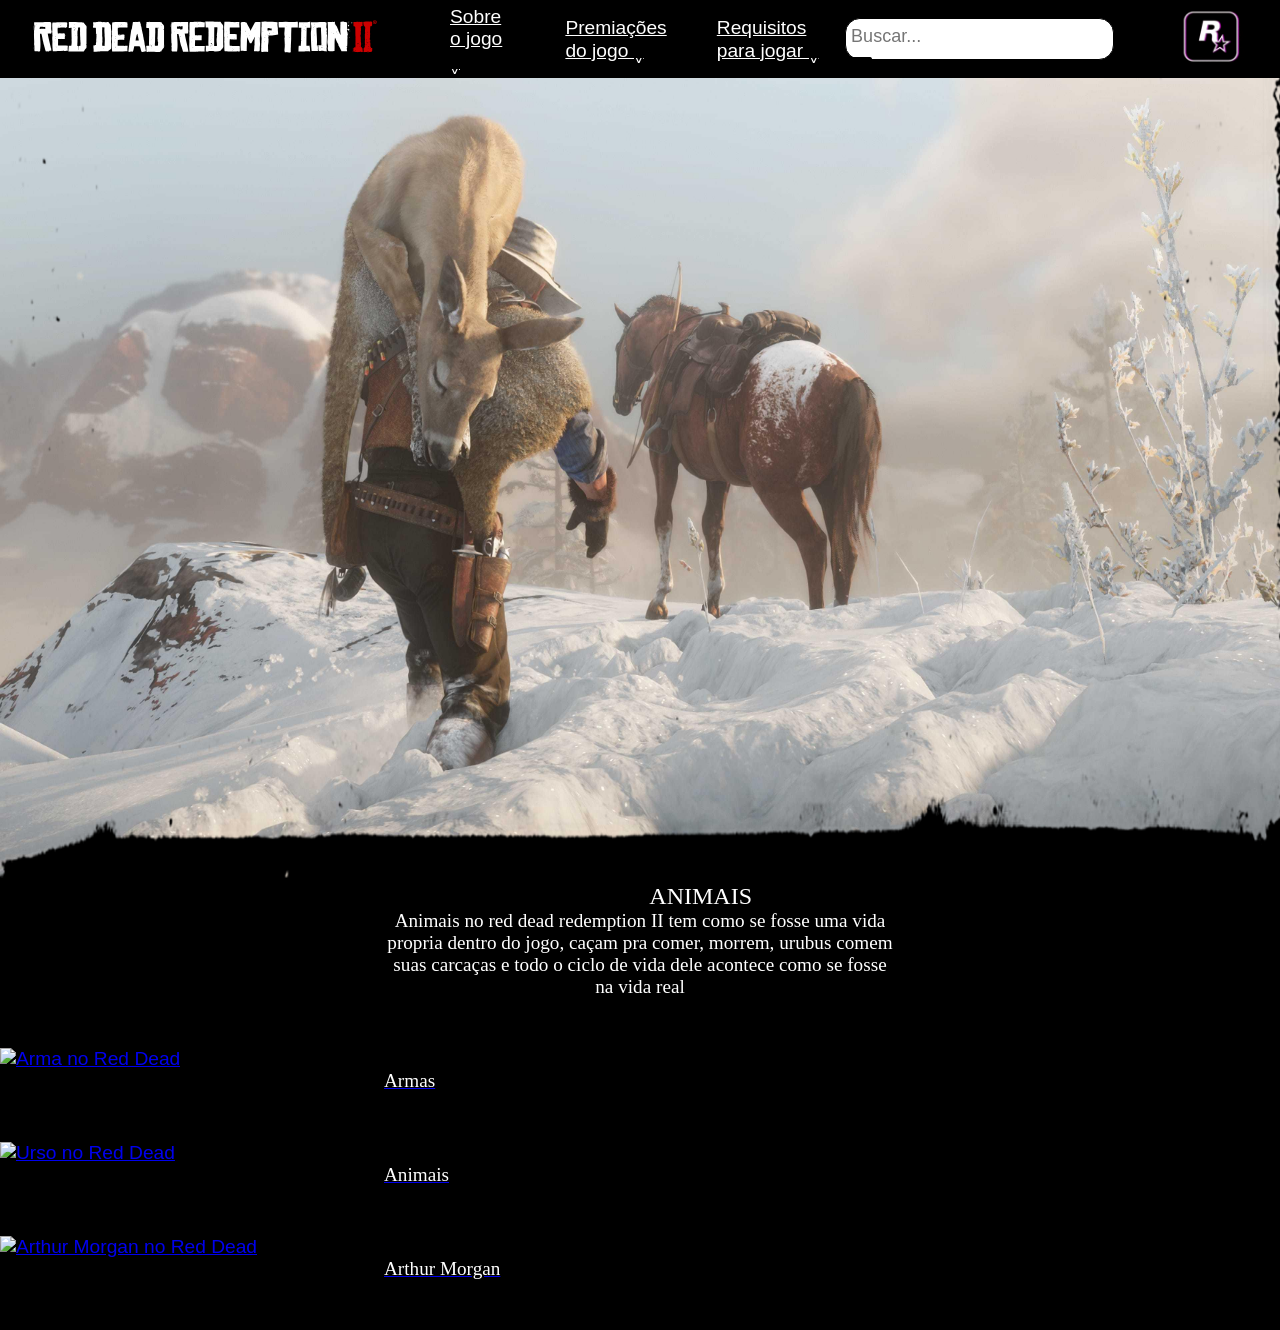
==== paginas/animais.html @ 2a46648f "nv 27/03" ====
<!DOCTYPE html>
<html lang="pt-br">
<head>
    <meta charset="UTF-8">
    <meta name="viewport" content="width=device-width, initial-scale=1.0">
    <link rel="icon" type="image/png" href="../img/Rockstar_Games_Logo.png">
    <link rel="stylesheet" href="../estilos/animal.css">
    <title>animal-red dead redemption II</title>
</head>
<body>
    <header class="cabecario">
        <a href="../index.html"><img src="../img/logoreddeead.svg" alt="Logo"></a>
        <nav>

            <ul class="menu">
                <li><a href="./paginas/pag1.html">Sobre o jogo ˬ</a></li>
                <li><a href="./paginas/pag2.html">Premiações do jogo ˬ</a></li>
                <li><a href="./paginas/pag3.html">Requisitos para jogar ˬ</a></li>
                <div id="divBusca">
                    <input type="text" id="txtBusca" placeholder="Buscar..."/>
                    <img src="../img/icons8-pesquisa-google-na-web-30.png" id="btnBusca" alt="Buscar"/>
                </div>
                <li><a href="https://www.rockstargames.com/br/"><img src="../img/rockstar-rockstar-games.gif" alt="Logo Rockstar"></a></li>
            </ul>
        </nav>
    </header>
    <img class="capa" src="../img/Design sem nome (4).png" alt="Capa do Red Dead">
    <p class="ani">ANIMAIS</p>
        <p class="ani2">Animais no red dead redemption II tem como se fosse uma vida propria dentro do jogo, caçam pra comer, morrem, urubus comem suas carcaças e todo o ciclo de vida dele acontece como se fosse na vida real
    </p>
    <main class="blocos">
        <section class="caixa c1">
            <a href="./paginas/arma.html"><img src="./img/armasm.png" alt="Arma no Red Dead">
            <p>Armas</p></a>
        </section>
        <section class="caixa c2">
            <a href="./paginas/animais.html"><img src="./img/ursosm.png" alt="Urso no Red Dead">
            <p>Animais</p></a>
        </section>
        <section class="caixa c3">
            <a href="./paginas/arthur.html"><img src="./img/morgamsm.png" alt="Arthur Morgan no Red Dead">
            <p>Arthur Morgan</p></a>
        </section>
    </main>
</body>
</html>
---- estilos/animal.css ----
body, ul, li, p {
    margin: 0;
    padding: 0;
    list-style: none;
    font-size: 1.2rem;
    font-family: Arial, sans-serif;
}
@font-face {
    font-family: dead;
    src: url(./new.zip);
}
html {
    width: 100%;
    height: 100%;
    background-color: black;
}
.cabecario {
    background-color: black;
    display: flex;
    flex-wrap: nowrap;
    height: 78px;
    align-items: center;
    justify-content: space-between;
}

.cabecario img {
    width: 350px;
    margin-inline: 30px;
}
p{
    color: white;
    font-family: dead;
    display: flex;
    width: 40%;
    height: 100%;
    margin: 0%;
    padding-left: 30%;
    font-size: inherit;
    padding-bottom: 50px;
    text-align: center;
}
.menu {
    display: flex;
    align-items: center;
}
.menu li {
    margin-left: 30px;
    display: flex;
    flex-wrap: wrap;
    flex-direction: row;
    align-content: center;
}

.menu li a {
    color: white;
    display: block;
    padding: 10px;
}
.ani{
    display: flex;
    padding: 0%;
    flex-direction: row-reverse;
    padding-left: 240px;
     font-size: x-large;
}
.menu li img {
    width: 100px;
    margin-inline-end: 20px;
}
.menu img {
    margin: 0;
    width: 90px;
}
.capa{
    width: 100%;
    height: 800px;
}
#divBusca {
    margin: 6px;
    background-color: white;
    border: solid 1px;
    border-radius: 15px;
    width: 300px;
    height: 40px;
    align-content: center;
    margin-left: 10px;
}

#divBusca img {
    height: 30px;
    width: 30px;
}

#txtBusca {
    display: flex;
    float: left;
    background-color: white;
    padding-left: 5px;
    font-size: 18px;
    border: none;
    height: 32px;
    width: 260px;
    border-radius: 40px;
}
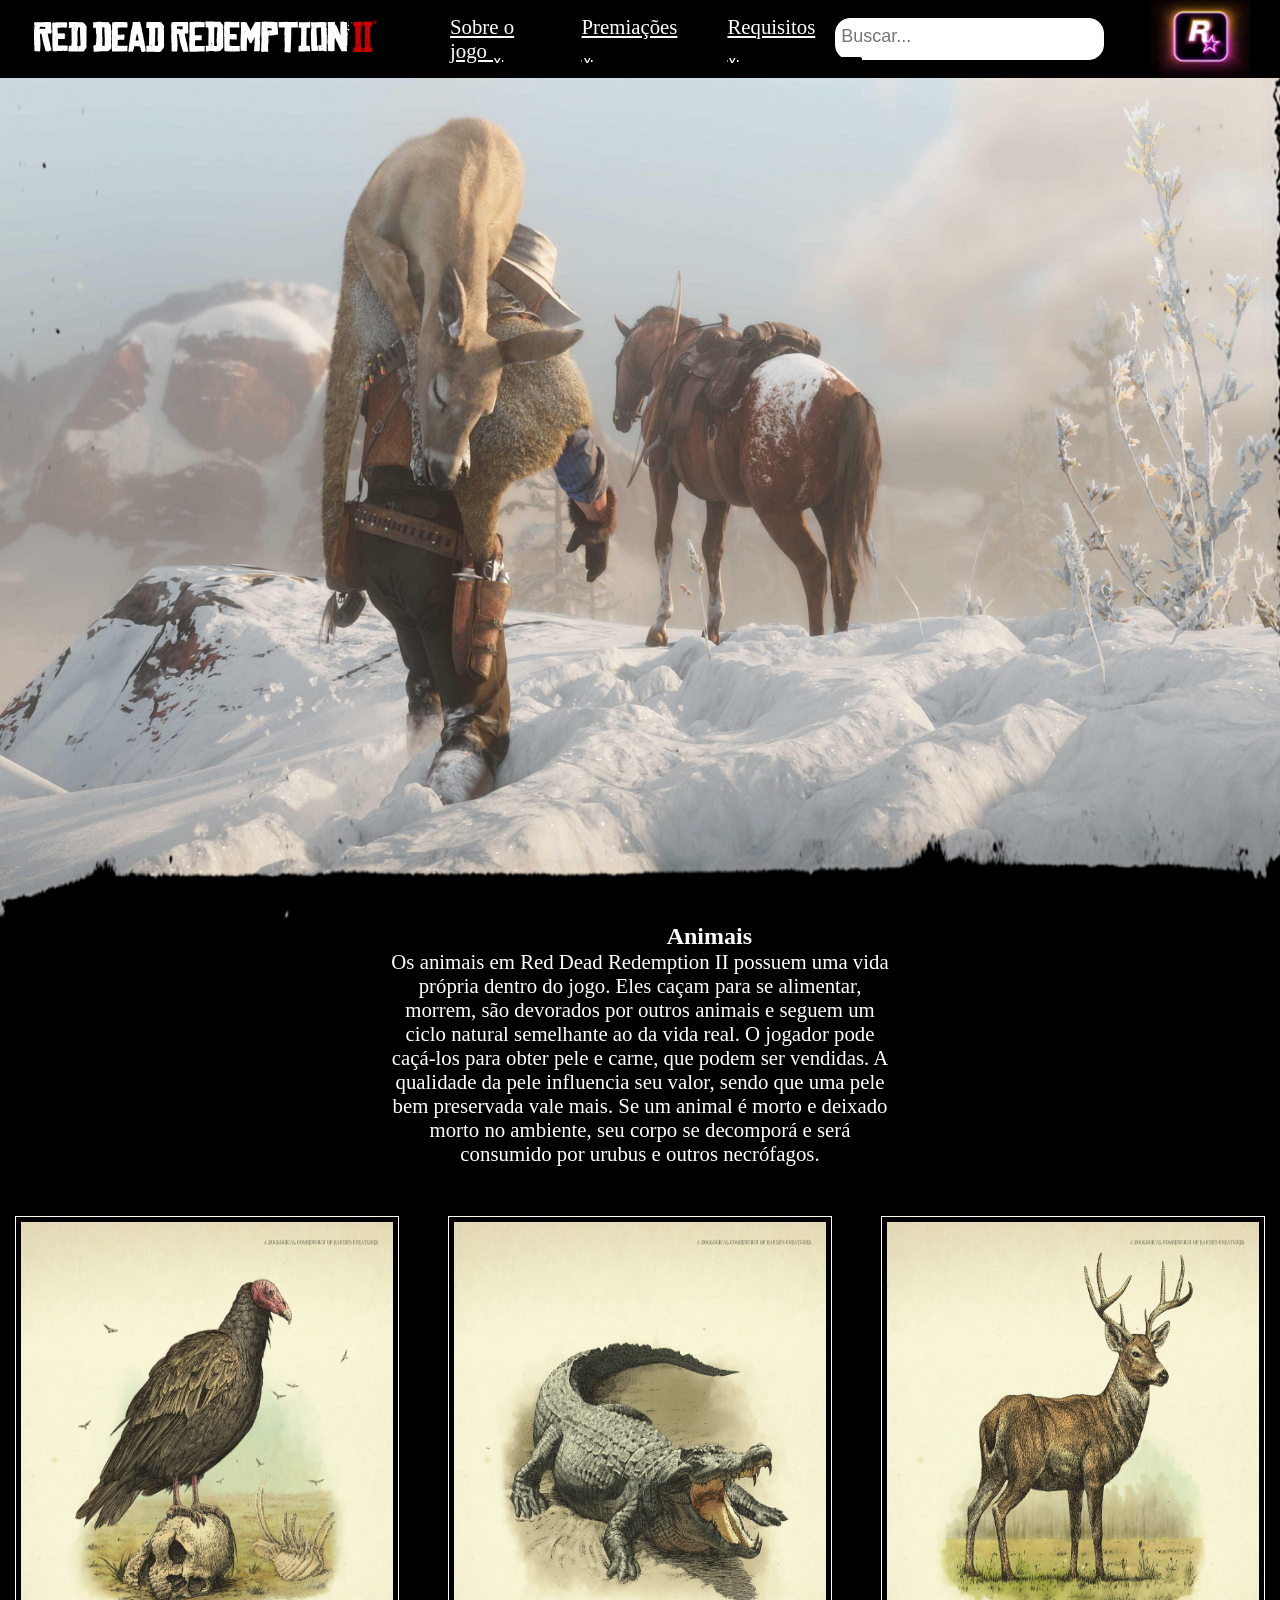
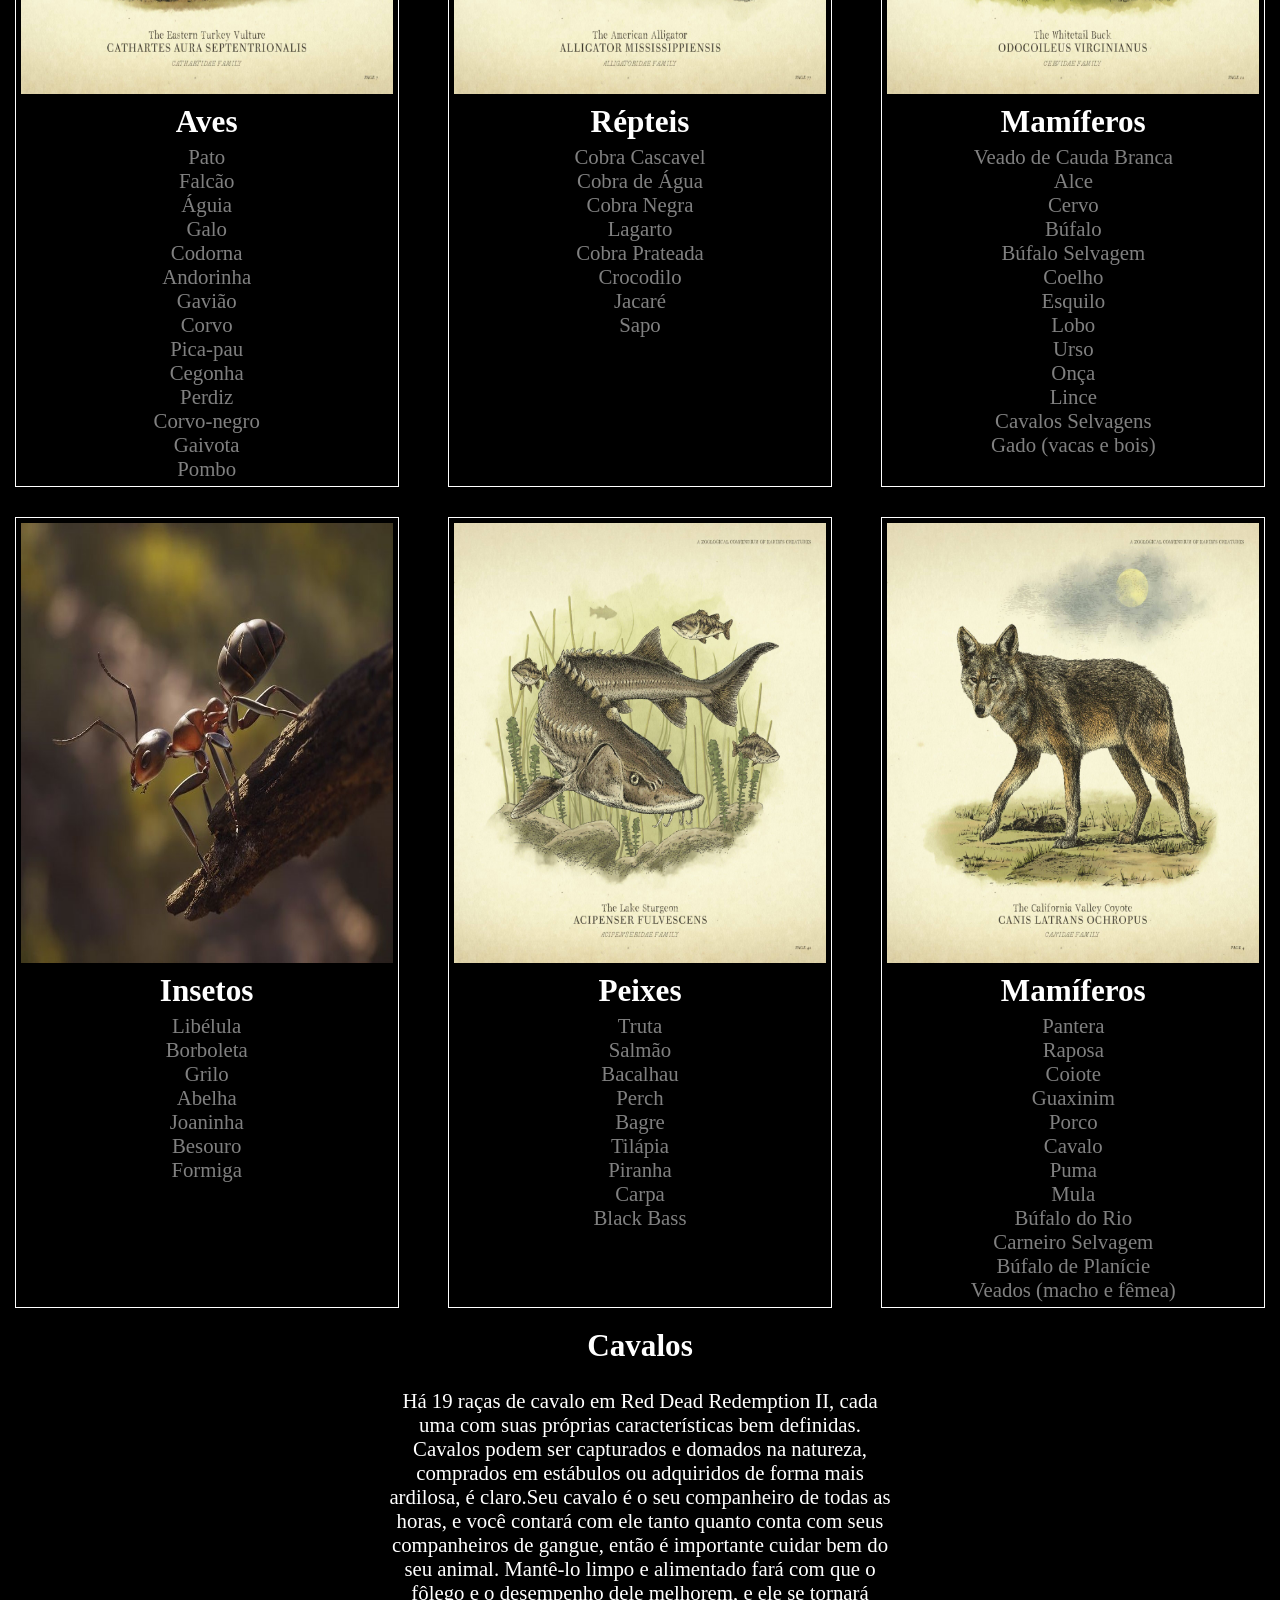
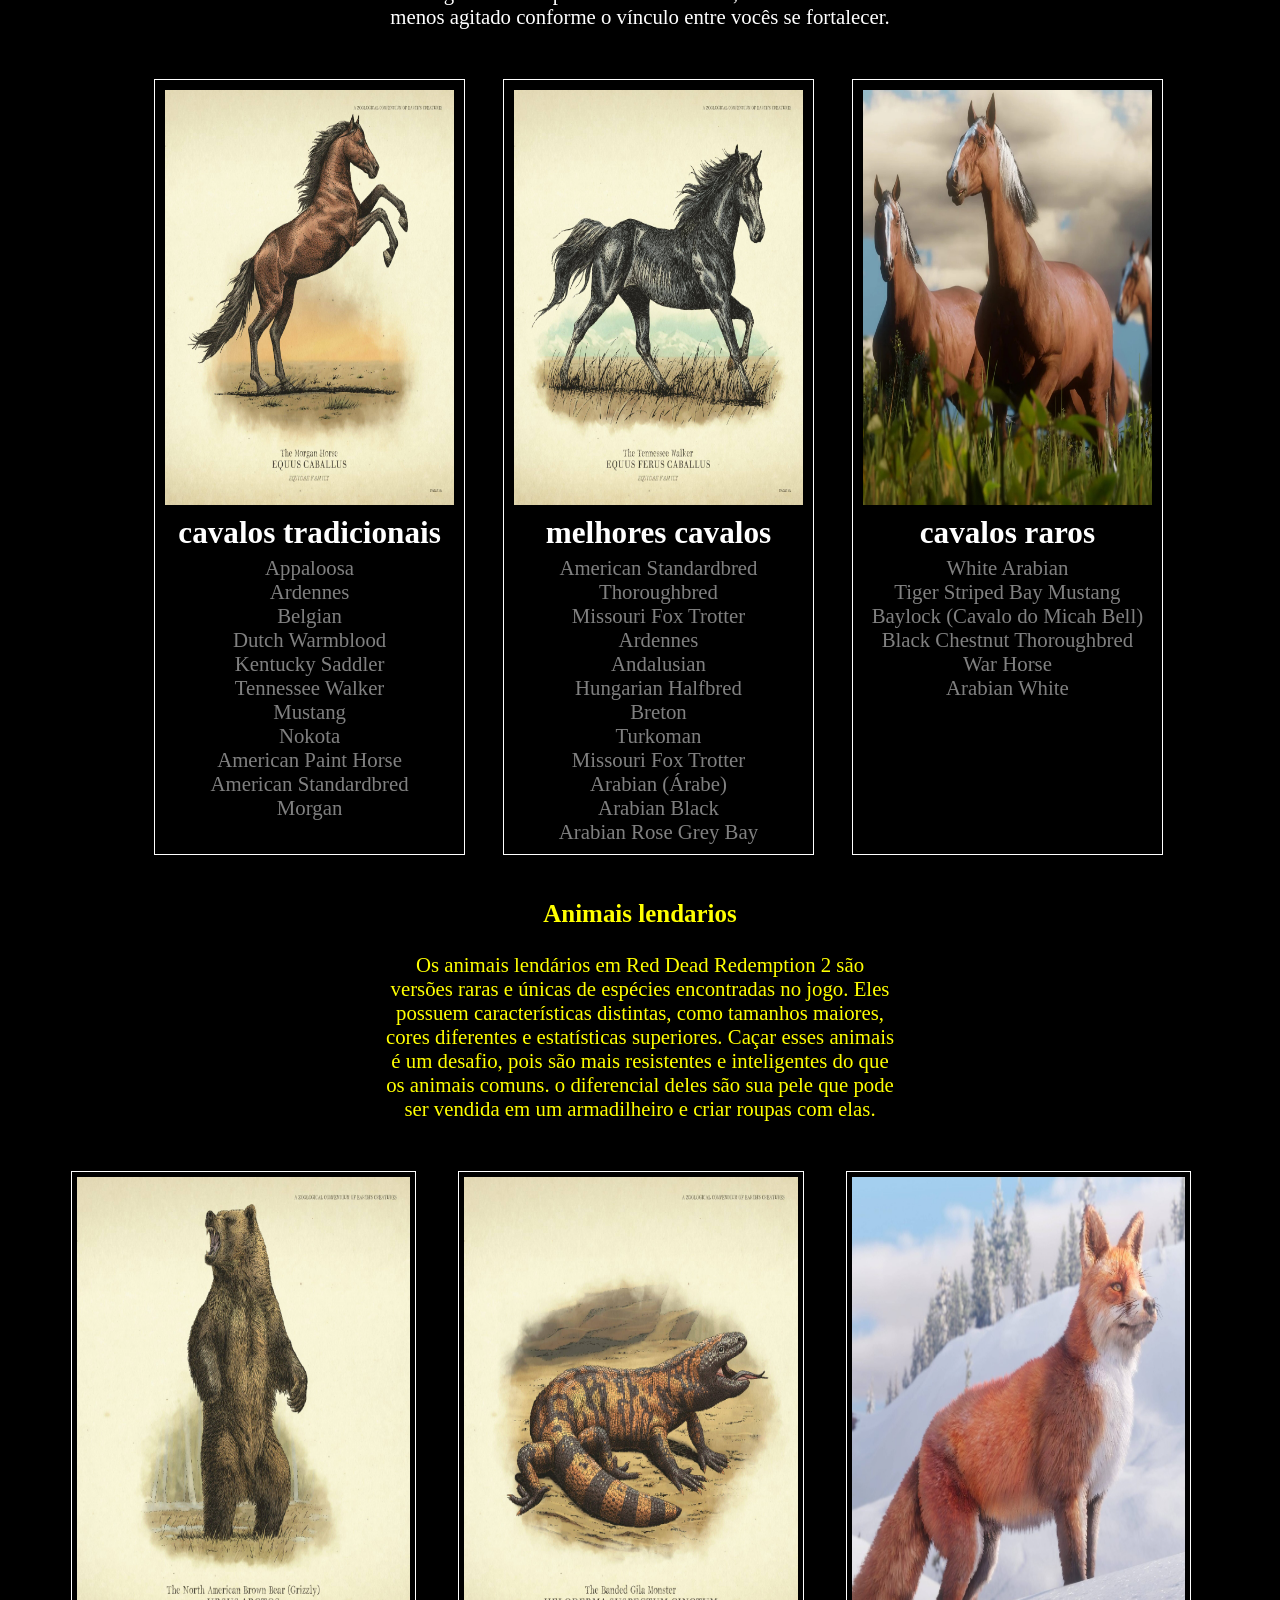
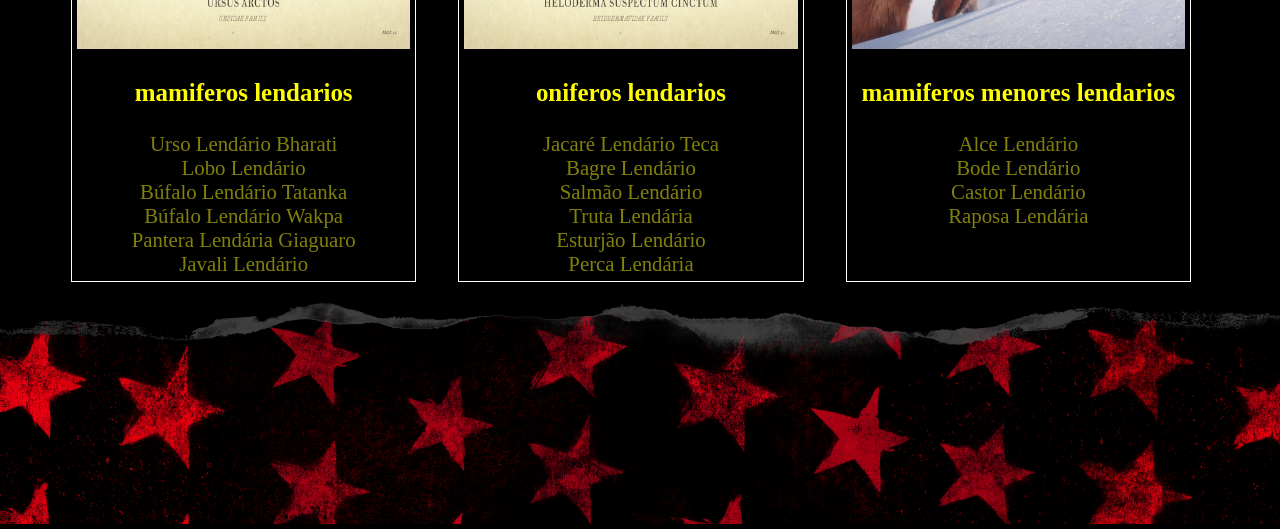
==== commit 2c457811: "30 nv" ====
--- a/paginas/animais.html
+++ b/paginas/animais.html
@@ -3,19 +3,19 @@
 <head>
     <meta charset="UTF-8">
     <meta name="viewport" content="width=device-width, initial-scale=1.0">
+    <meta name="description" content="lista dos animais no Red Dead Redemption II e como interagem no jogo">
     <link rel="icon" type="image/png" href="../img/Rockstar_Games_Logo.png">
     <link rel="stylesheet" href="../estilos/animal.css">
-    <title>animal-red dead redemption II</title>
+    <title>vida selvagem - red dead redemption II</title>
 </head>
 <body>
     <header class="cabecario">
         <a href="../index.html"><img src="../img/logoreddeead.svg" alt="Logo"></a>
         <nav>
-
             <ul class="menu">
-                <li><a href="./paginas/pag1.html">Sobre o jogo ˬ</a></li>
-                <li><a href="./paginas/pag2.html">Premiações do jogo ˬ</a></li>
-                <li><a href="./paginas/pag3.html">Requisitos para jogar ˬ</a></li>
+                <li><a href="../paginas/pag1.html">Sobre o jogo ˬ</a></li>
+                <li><a href="../paginas/pag2.html">Premiações ˬ</a></li>
+                <li><a href="../paginas/pag3.html">Requisitos ˬ</a></li>
                 <div id="divBusca">
                     <input type="text" id="txtBusca" placeholder="Buscar..."/>
                     <img src="../img/icons8-pesquisa-google-na-web-30.png" id="btnBusca" alt="Buscar"/>
@@ -24,23 +24,208 @@
             </ul>
         </nav>
     </header>
-    <img class="capa" src="../img/Design sem nome (4).png" alt="Capa do Red Dead">
-    <p class="ani">ANIMAIS</p>
-        <p class="ani2">Animais no red dead redemption II tem como se fosse uma vida propria dentro do jogo, caçam pra comer, morrem, urubus comem suas carcaças e todo o ciclo de vida dele acontece como se fosse na vida real
-    </p>
+    <img class="capa" src="../img/Design sem nome (4).png" alt="Capa Red Dead redemption 2">
+    <h1 class="ani">Animais</h1>
+    <p class="ani2">Os animais em Red Dead Redemption II possuem uma vida própria dentro do jogo. Eles caçam para se alimentar, morrem, são devorados por outros animais e seguem um ciclo natural semelhante ao da vida real. O jogador pode caçá-los para obter pele e carne, que podem ser vendidas. A qualidade da pele influencia seu valor, sendo que uma pele bem preservada vale mais. Se um animal é morto e deixado morto no ambiente, seu corpo se decomporá e será consumido por urubus e outros necrófagos.</p>
     <main class="blocos">
+        <main class="blocos">
+            <section class="caixa c1">
+                <img src="../img/aves.jpg" alt="tipos de aves no Red Dead Redemption 2">
+                <h2>Aves</h2>
+                <ul>
+                    <li>Pato</li>
+                    <li>Falcão</li>
+                    <li>Águia</li>
+                    <li>Galo</li>
+                    <li>Codorna</li>
+                    <li>Andorinha</li>
+                    <li>Gavião</li>
+                    <li>Corvo</li>
+                    <li>Pica-pau</li>
+                    <li>Cegonha</li>
+                    <li>Perdiz</li>
+                    <li>Corvo-negro</li>
+                    <li>Gaivota</li>
+                    <li>Pombo</li>
+                </ul>
+            </section>    
+            <section class="caixa c2">
+                <img src="../img/jacare.jpg" alt="tipos de Répteis no Red Dead Redemption 2">
+                <h2>Répteis</h2>
+                <ul>
+                    <li>Cobra Cascavel</li>
+                    <li>Cobra de Água</li>
+                    <li>Cobra Negra</li>
+                    <li>Lagarto</li>
+                    <li>Cobra Prateada</li>
+                    <li>Crocodilo</li>
+                    <li>Jacaré</li>
+                    <li>Sapo</li>
+                </ul>
+            </section>    
+            <section class="caixa c3">
+                <img src="../img/alce.jpg" alt="tipos de mamíferos no Red Dead Redemption 2">
+                <h2>Mamíferos</h2>
+                <ul>
+                    <li>Veado de Cauda Branca</li>
+                    <li>Alce</li>
+                    <li>Cervo</li>
+                    <li>Búfalo</li>
+                    <li>Búfalo Selvagem</li>
+                    <li>Coelho</li>
+                    <li>Esquilo</li>
+                    <li>Lobo</li>
+                    <li>Urso</li>
+                    <li>Onça</li>
+                    <li>Lince</li>
+                    <li>Cavalos Selvagens</li>
+                    <li>Gado (vacas e bois)</li>
+                </ul>
+            </section>
+        </main>    
+        <main class="blocos1">
+            <section class="ca c1">
+                <img src="../img/formiga1.jpg" alt="tipos de insetos no Red Dead Redemption 2">
+                <h2>Insetos</h2>
+                <ul>
+                    <li>Libélula</li>
+                    <li>Borboleta</li>
+                    <li>Grilo</li>
+                    <li>Abelha</li>
+                    <li>Joaninha</li>
+                    <li>Besouro</li>
+                    <li>Formiga</li>
+                </ul>
+            </section>    
+            <section class="ca c2">
+                <img src="../img/peixes.jpg" alt="tipos de Peixes no Red Dead Redemption 2">
+                <h2>Peixes</h2>
+                <ul>
+                    <li>Truta</li>
+                    <li>Salmão</li>
+                    <li>Bacalhau</li>
+                    <li>Perch</li>
+                    <li>Bagre</li>
+                    <li>Tilápia</li>
+                    <li>Piranha</li>
+                    <li>Carpa</li>
+                    <li>Black Bass</li>
+                </ul>
+            </section>    
+            <section class="ca c3">
+                <img src="../img/d750cc5122e50a2627ca16b9d999b6b9.jpg" alt="tipos de mamíferos no Red Dead Redemption 2">
+                <h2>Mamíferos</h2>
+                <ul>
+                    <li>Pantera</li>
+                    <li>Raposa</li>
+                    <li>Coiote</li>
+                    <li>Guaxinim</li>
+                    <li>Porco</li>
+                    <li>Cavalo</li>
+                    <li>Puma</li>
+                    <li>Mula</li>
+                    <li>Búfalo do Rio</li>
+                    <li>Carneiro Selvagem</li>
+                    <li>Búfalo de Planície</li>
+                    <li>Veados (macho e fêmea)</li>
+                </ul>
+            </section>
+        </main>
+    </main>
+        
+    <h2 class="cavalos">Cavalos</h2>
+    <p class="descricavalo">Há 19 raças de cavalo em Red Dead Redemption II, cada uma com suas próprias características bem definidas. Cavalos podem ser capturados e domados na natureza, comprados em estábulos ou adquiridos de forma mais ardilosa, é claro.Seu cavalo é o seu companheiro de todas as horas, e você contará com ele tanto quanto conta com seus companheiros de gangue, então é importante cuidar bem do seu animal. Mantê-lo limpo e alimentado fará com que o fôlego e o desempenho dele melhorem, e ele se tornará menos agitado conforme o vínculo entre vocês se fortalecer.</p>
+    <main class="cavas">
+        <main class="cavas">
+            <section class="va n1">
+                <img src="../img/5dcf0b34f4cb56d73917964f027523cd.jpg" alt="cavalos tradicionais">
+                <h2>cavalos tradicionais</h2>
+            <ul>
+                <li>Appaloosa</li>
+                <li>Ardennes</li>
+                <li>Belgian</li>
+                <li>Dutch Warmblood</li>
+                <li>Kentucky Saddler</li>
+                <li>Tennessee Walker</li>
+                <li>Mustang</li>
+                <li>Nokota</li>
+                <li>American Paint Horse</li>
+                <li>American Standardbred</li>
+                <li>Morgan</li>
+            </ul>
+            </section>
+            <section class="va n2">
+                <img src="../img/17908e24c220c9f6c70f1eff03f51cf8.jpg" alt="cavalos premium">
+                <h2>melhores cavalos</h2>
+                <ul>
+                   <li>American Standardbred</li>
+                   <li>Thoroughbred</li>
+                    <li>Missouri Fox Trotter</li>
+                    <li>Ardennes</li>
+                    <li>Andalusian</li>
+                    <li>Hungarian Halfbred</li>
+                    <li>Breton</li>
+                    <li>Turkoman</li>
+                    <li>Missouri Fox Trotter</li>
+                    <li>Arabian (Árabe)</li>
+                    <li>Arabian Black</li>
+                    <li>Arabian Rose Grey Bay</li>
+            </ul>
+            </section>
+            <section class="va n3">
+                <img src="../img/cavalorar.jpg" alt="cavalos raros">
+                <h2>cavalos raros</h2>
+                <ul>
+                    <li>White Arabian </li>
+                    <li>Tiger Striped Bay Mustang </li>
+                    <li>Baylock (Cavalo do Micah Bell)</li>
+                    <li>Black Chestnut Thoroughbred</li>
+                    <li>War Horse </li>
+                    <li>Arabian White</li>
+                </ul>
+            </section>
+        </main>
+    </main>
+    <h3 class="lendario">Animais lendarios</h3>
+    <p class="lend">Os animais lendários em Red Dead Redemption 2 são versões raras e únicas de espécies encontradas no jogo. Eles possuem características distintas, como tamanhos maiores, cores diferentes e estatísticas superiores. Caçar esses animais é um desafio, pois são mais resistentes e inteligentes do que os animais comuns. o diferencial deles são sua pele que pode ser vendida em um armadilheiro e criar roupas com elas.</p>
+   <main class="animais">
+    <!-- <main class="animais"> -->
         <section class="caixa c1">
-            <a href="./paginas/arma.html"><img src="./img/armasm.png" alt="Arma no Red Dead">
-            <p>Armas</p></a>
+            <img src="../img/f30ff61ab035f09ebcc2ef5fb9cd9544.jpg" alt="mamideros lendarios">
+            <h3>mamiferos lendarios</h3>
+           <ul class="corlen">
+            <li>Urso Lendário Bharati</li>
+            <li>Lobo Lendário</li>
+            <li>Búfalo Lendário Tatanka</li>
+            <li>Búfalo Lendário Wakpa</li>
+            <li>Pantera Lendária Giaguaro</li>
+            <li>Javali Lendário</li>
+           </ul>
         </section>
         <section class="caixa c2">
-            <a href="./paginas/animais.html"><img src="./img/ursosm.png" alt="Urso no Red Dead">
-            <p>Animais</p></a>
+            <img src="../img/ad30a715f373158092b7429fedf5000a (1).jpg" alt="oniferos lendarios">
+            <h3>oniferos lendarios</h3>
+            <ul class="corlen">
+                <li>Jacaré Lendário Teca</li>
+                <li>Bagre Lendário</li>
+                <li>Salmão Lendário</li>
+                <li>Truta Lendária</li>
+                <li>Esturjão Lendário</li>
+                <li>Perca Lendária</li>
+           </ul>
         </section>
         <section class="caixa c3">
-            <a href="./paginas/arthur.html"><img src="./img/morgamsm.png" alt="Arthur Morgan no Red Dead">
-            <p>Arthur Morgan</p></a>
+            <img src="../img/menores.jpg" alt="mamiferos lendarios menores">
+            <h3>mamiferos menores lendarios</h3>
+            <ul class="corlen">
+                <li>Alce Lendário</li>
+                <li>Bode Lendário</li>
+                <li>Castor Lendário</li>
+                <li>Raposa Lendária</li>
+            </ul>
         </section>
     </main>
-</body>
+</main>
+<img class="fundo" src="../img/fundofinal.png" alt="rockstar games">
+  </body>
 </html>
--- a/estilos/animal.css
+++ b/estilos/animal.css
@@ -2,8 +2,9 @@
     margin: 0;
     padding: 0;
     list-style: none;
-    font-size: 1.2rem;
-    font-family: Arial, sans-serif;
+    font-size: 1.3rem;
+    font-family: dead;
+    color: white;
 }
 @font-face {
     font-family: dead;
@@ -14,7 +15,7 @@
     height: 100%;
     background-color: black;
 }
-.cabecario {
+.cabecario{
     background-color: black;
     display: flex;
     flex-wrap: nowrap;
@@ -22,17 +23,132 @@
     align-items: center;
     justify-content: space-between;
 }
+.blocos, .blocos1 {
+    display: flex;
+    flex-wrap: wrap;
+    gap: 20px;
+    margin-bottom: 10px;
+    justify-content: space-around;
+}
+.nome{
+    color: white;
+}
+.lendario{
+    display: flex;
+    justify-content: center;
+    color: yellow;
+}
+.lend{
+    color: yellow;
+    font-family: dead;
+    display: flex;
+    width: 40%;
+    margin: 0%;
+    padding-left: 30%;
+    font-size: inherit;
+    padding-bottom: 50px;
+    text-align: center;
+}
+.animais{
+    display: flex;
+    flex-wrap: wrap;
+    gap: 10px;
+    margin-bottom: 20px;
+    justify-content: space-around;
+    width: 90%;
+    margin-left: 55px;
+}
+h3{
+    color: yellow;
+    font-family: dead;
+    font-size: larger
+}
+.corlen li{
+    color: rgb(129, 129, 10);
+}
+.fundo{
+    width: 100%;height: 100%;
+}
+.descricavalo{
+    color: white;
+    font-family: dead;
+    display: flex;
+    width: 40%;
+    margin: 0%;
+    padding-left: 30%;
+    font-size: inherit;
+    padding-bottom: 50px;
+    text-align: center;
+}
+.caixa, .ca {
+    width: 30%; 
+    text-align: center; 
+    border: 1px solid white;
+    padding: 5px;
+    box-sizing: border-box;
+}
+.caixa img {
+    width: 100%;
+    height: 472px;
+}
+.ca img {
+    width: 100%;
+    height: 440px;
+}
+.cavas{
+    display: flex;
+    flex-wrap: wrap;
+    gap: 10px;
+    margin-bottom: 20px;
+    justify-content: space-around;
+    width: 90%;
+    margin-left: 55px;
 
+}
+.va {
+    width: 30%; 
+    text-align: center; 
+    border: 1px solid white;
+    padding: 10px;
+    box-sizing: border-box;
+}
+.va img {
+    width: 100%;
+    height: 415px;
+}
+.cavalos{
+    padding-bottom: 20px;
+}
+li{
+    color: gray;
+}
+h3{
+    display: block;
+}
+.caixa p, .ca p {
+    font-size: 16px;
+    margin-top: 10px;
+}
 .cabecario img {
     width: 350px;
     margin-inline: 30px;
 }
-p{
-    color: white;
-    font-family: dead;
-    display: flex;
-    width: 40%;
-    height: 100%;
+.ani{
+    color: white;
+    font-family: dead;
+    display: flex;
+    width: 40%;
+    margin: 0%;
+    padding-left: 30%;
+    font-size: inherit;
+    padding-bottom: 50px;
+    text-align: center;
+}
+.ani2{
+    color: white;
+    font-family: dead;
+    display: flex;
+    width: 40%;
     margin: 0%;
     padding-left: 30%;
     font-size: inherit;
@@ -50,7 +166,13 @@
     flex-direction: row;
     align-content: center;
 }
-
+h2{
+    margin: 5px;
+}
+.cavalos{
+    display: flex;
+    justify-content: center;
+}
 .menu li a {
     color: white;
     display: block;
@@ -73,7 +195,7 @@
 }
 .capa{
     width: 100%;
-    height: 800px;
+    height: 840px;
 }
 #divBusca {
     margin: 6px;
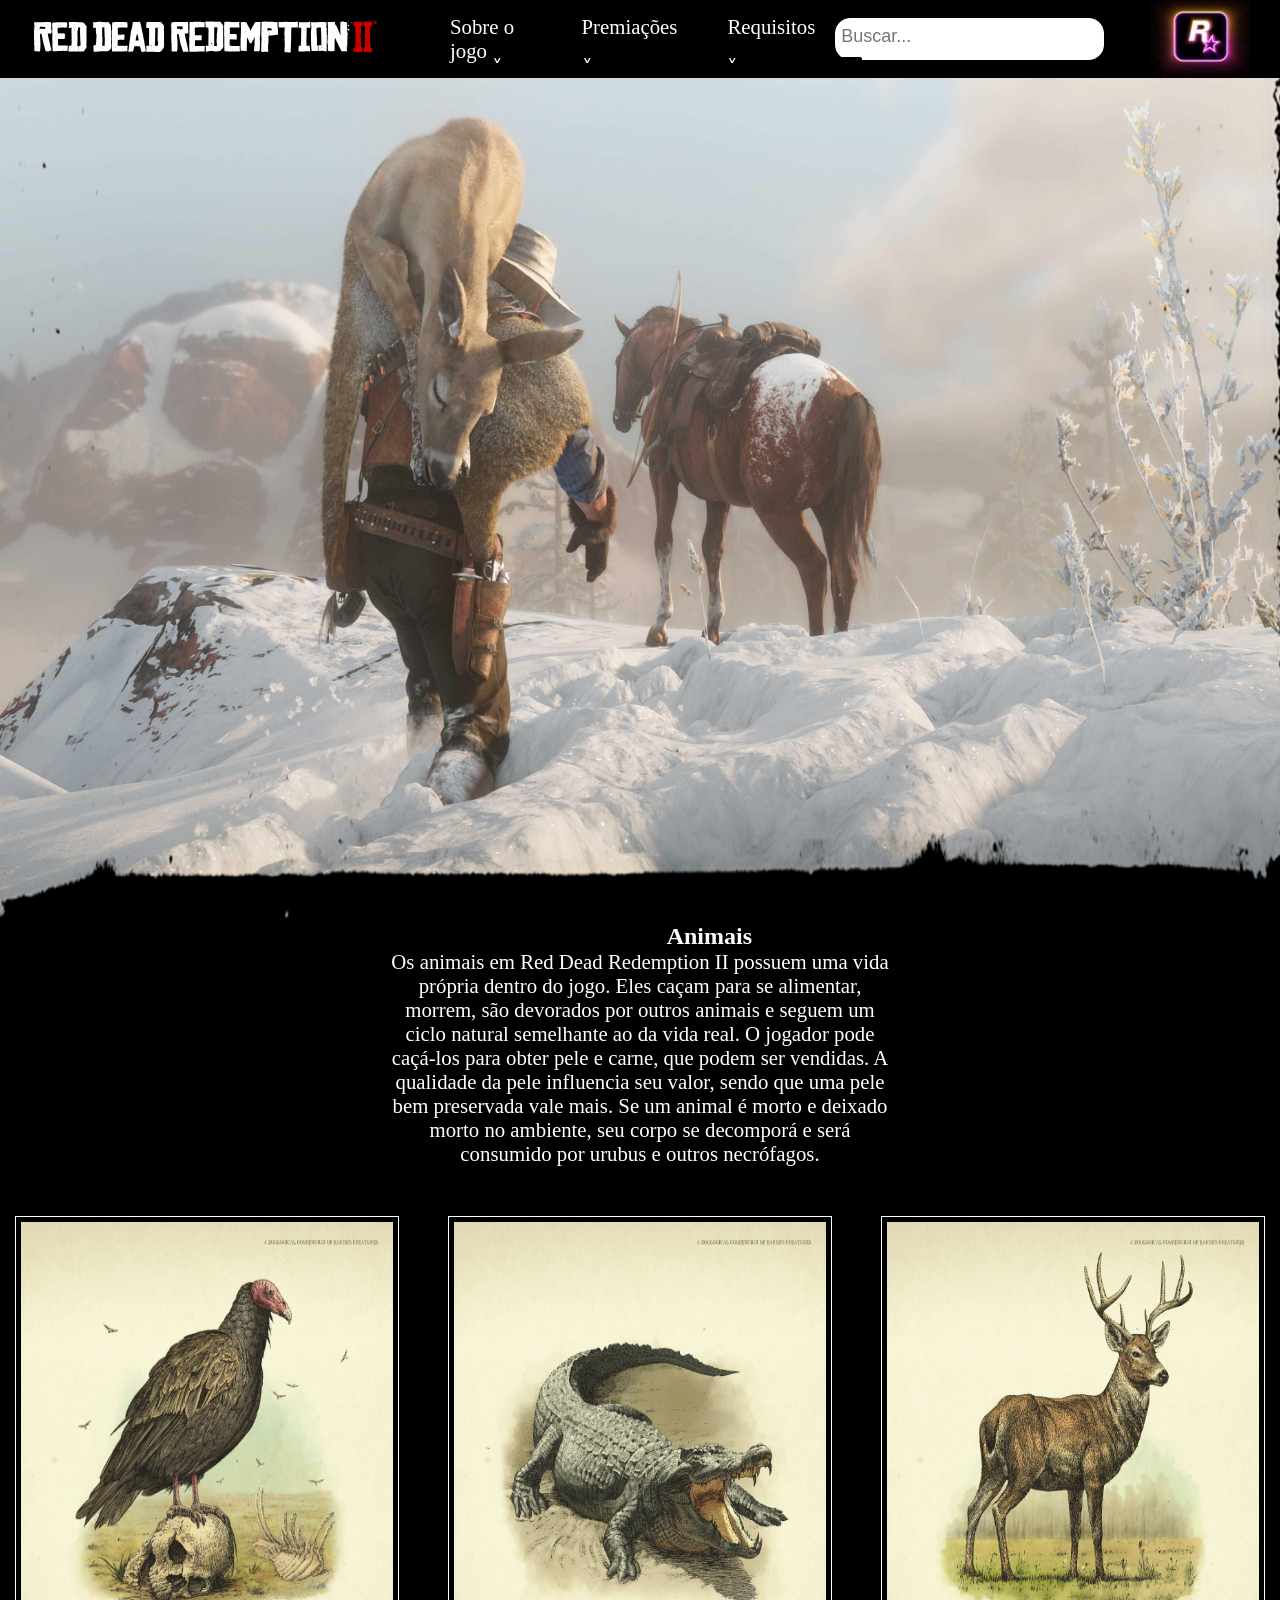
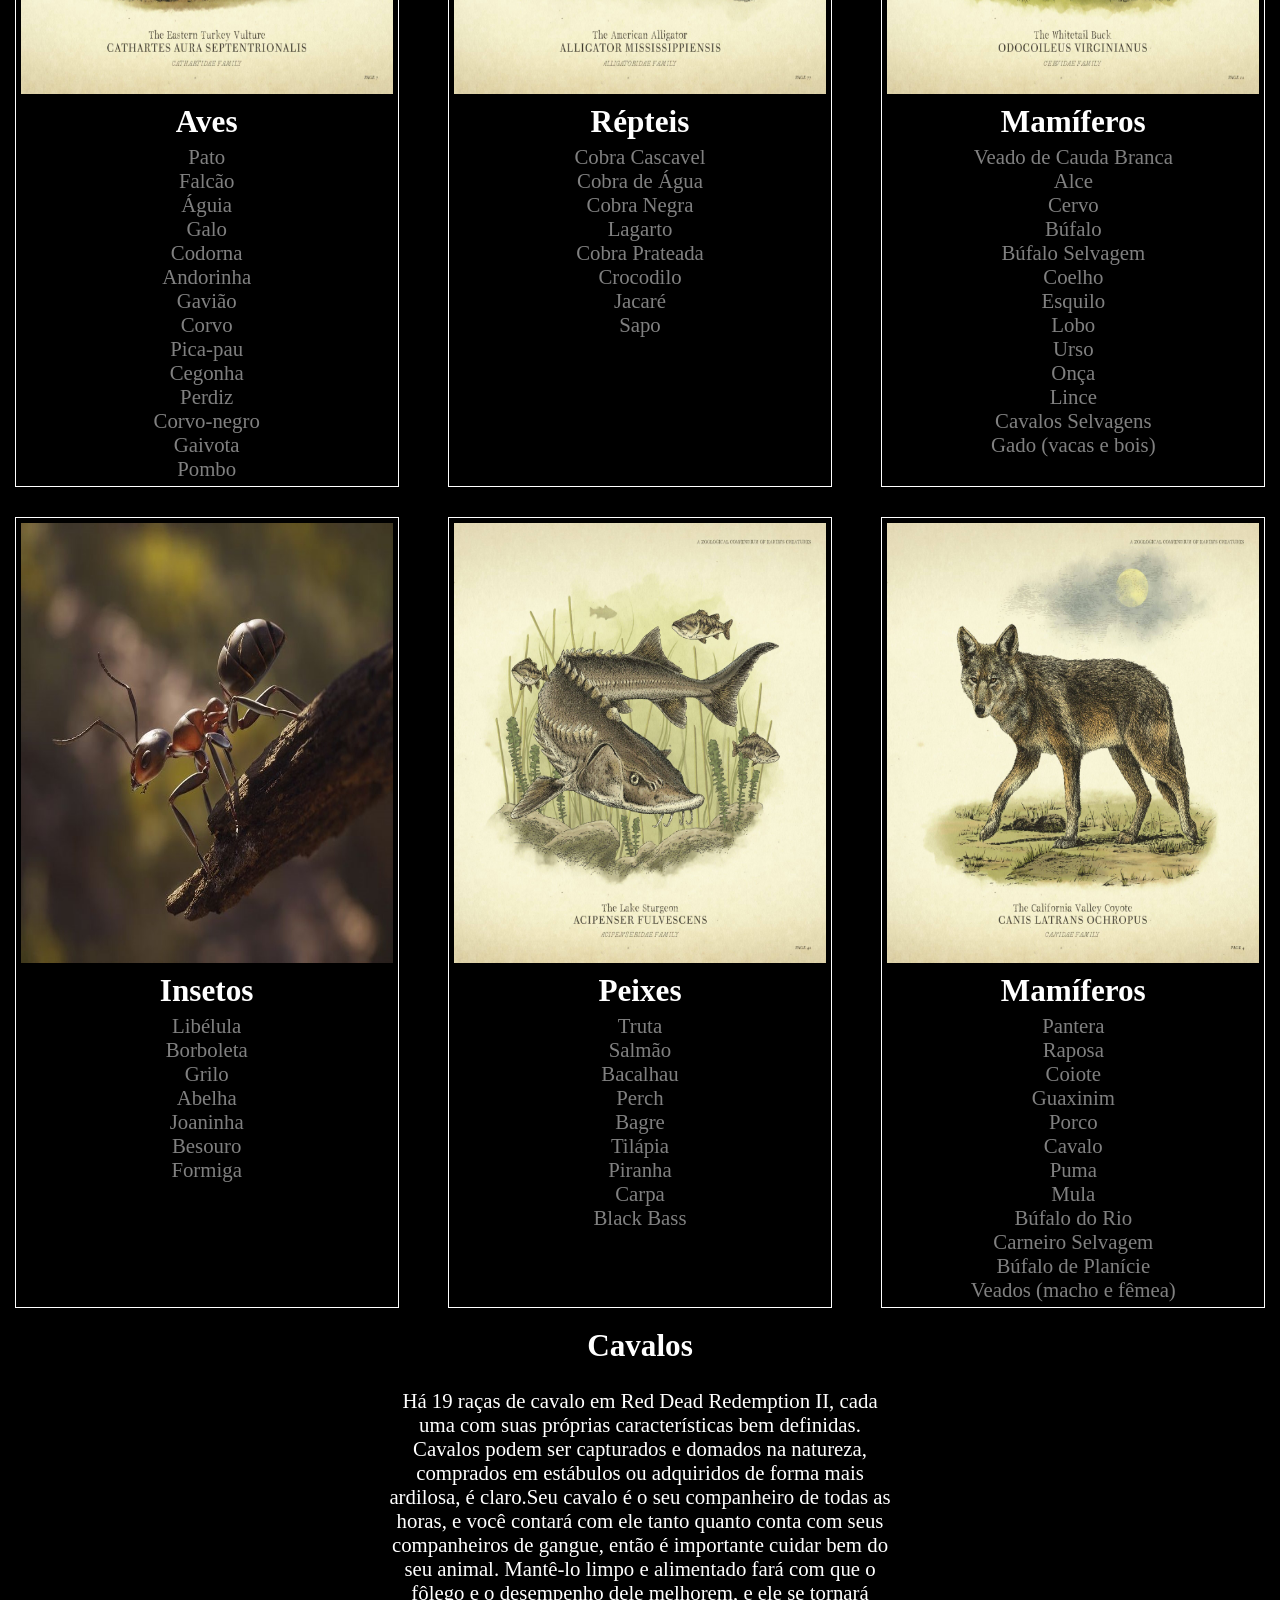
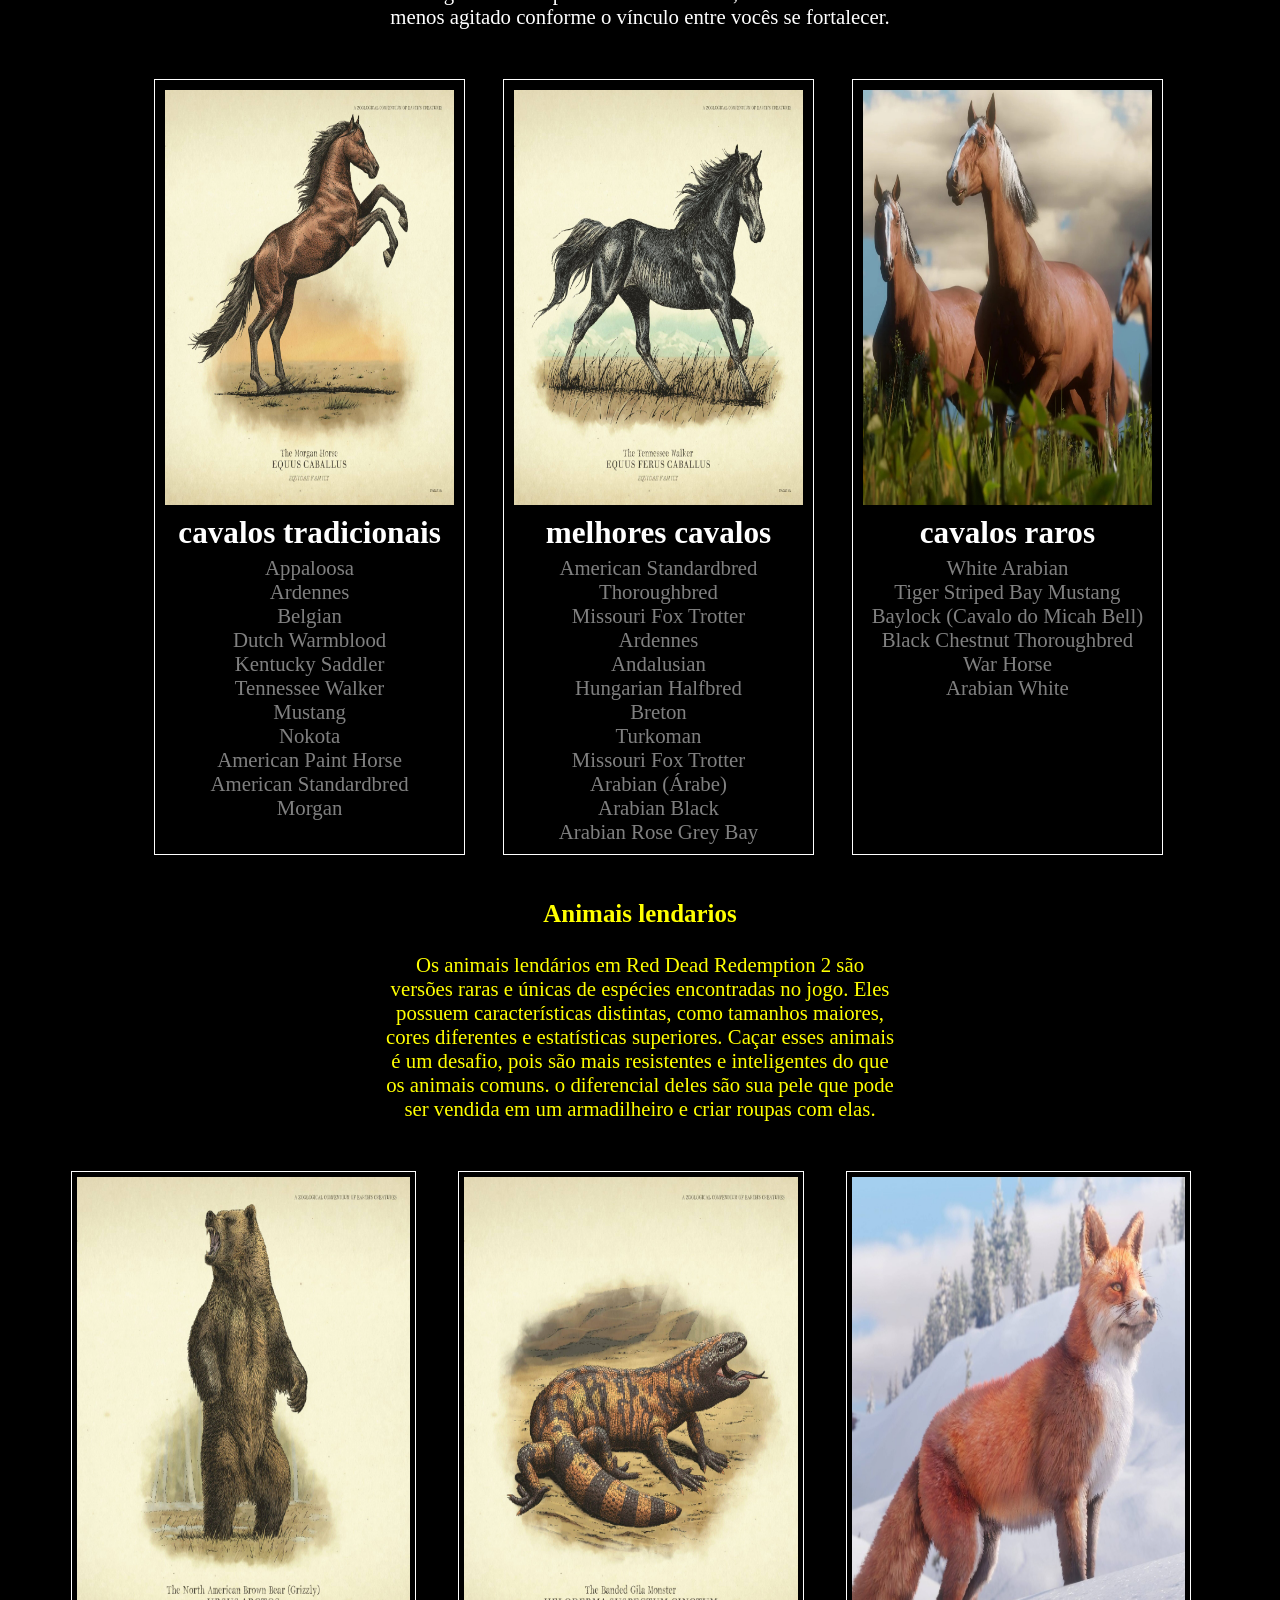
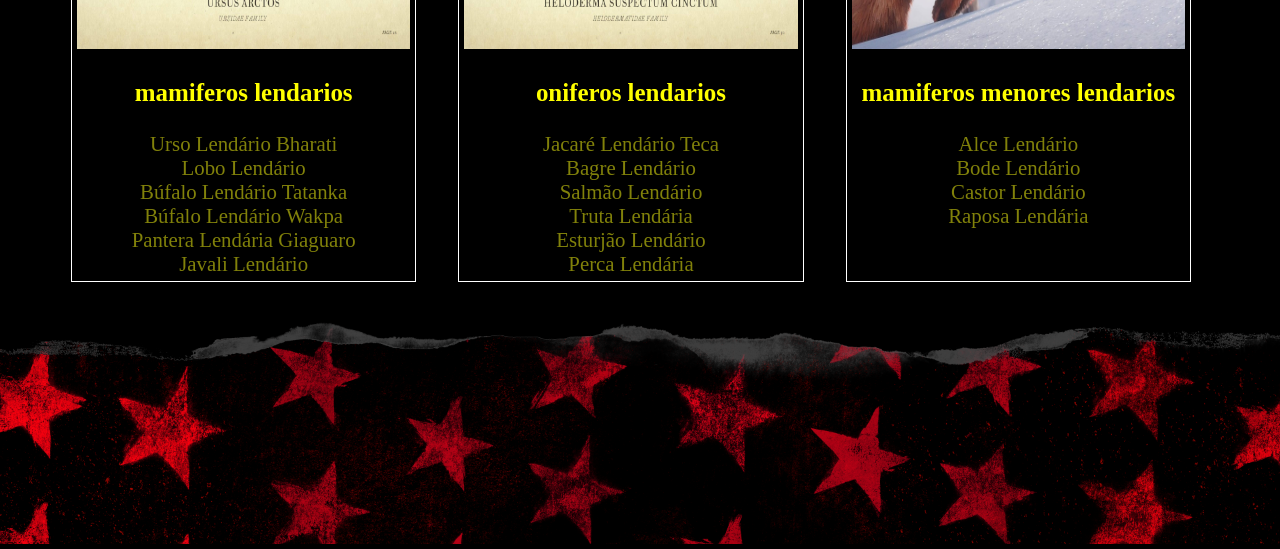
==== commit 124c4a78: "new" ====
--- a/paginas/animais.html
+++ b/paginas/animais.html
@@ -6,7 +6,7 @@
     <meta name="description" content="lista dos animais no Red Dead Redemption II e como interagem no jogo">
     <link rel="icon" type="image/png" href="../img/Rockstar_Games_Logo.png">
     <link rel="stylesheet" href="../estilos/animal.css">
-    <title>vida selvagem - red dead redemption II</title>
+    <title>vida selvagem red dead redemption II</title>
 </head>
 <body>
     <header class="cabecario">
@@ -189,7 +189,7 @@
     <h3 class="lendario">Animais lendarios</h3>
     <p class="lend">Os animais lendários em Red Dead Redemption 2 são versões raras e únicas de espécies encontradas no jogo. Eles possuem características distintas, como tamanhos maiores, cores diferentes e estatísticas superiores. Caçar esses animais é um desafio, pois são mais resistentes e inteligentes do que os animais comuns. o diferencial deles são sua pele que pode ser vendida em um armadilheiro e criar roupas com elas.</p>
    <main class="animais">
-    <!-- <main class="animais"> -->
+ 
         <section class="caixa c1">
             <img src="../img/f30ff61ab035f09ebcc2ef5fb9cd9544.jpg" alt="mamideros lendarios">
             <h3>mamiferos lendarios</h3>
@@ -226,6 +226,6 @@
         </section>
     </main>
 </main>
-<img class="fundo" src="../img/fundofinal.png" alt="rockstar games">
+<a href="../index.html"><img class="final" src="../img/fundofinal.png" alt="capa final" style="width: 100%;padding-top: 20px;"></a>
   </body>
 </html>
--- a/estilos/animal.css
+++ b/estilos/animal.css
@@ -104,6 +104,9 @@
     width: 90%;
     margin-left: 55px;
 
+}
+a{
+    text-decoration: none;
 }
 .va {
     width: 30%; 
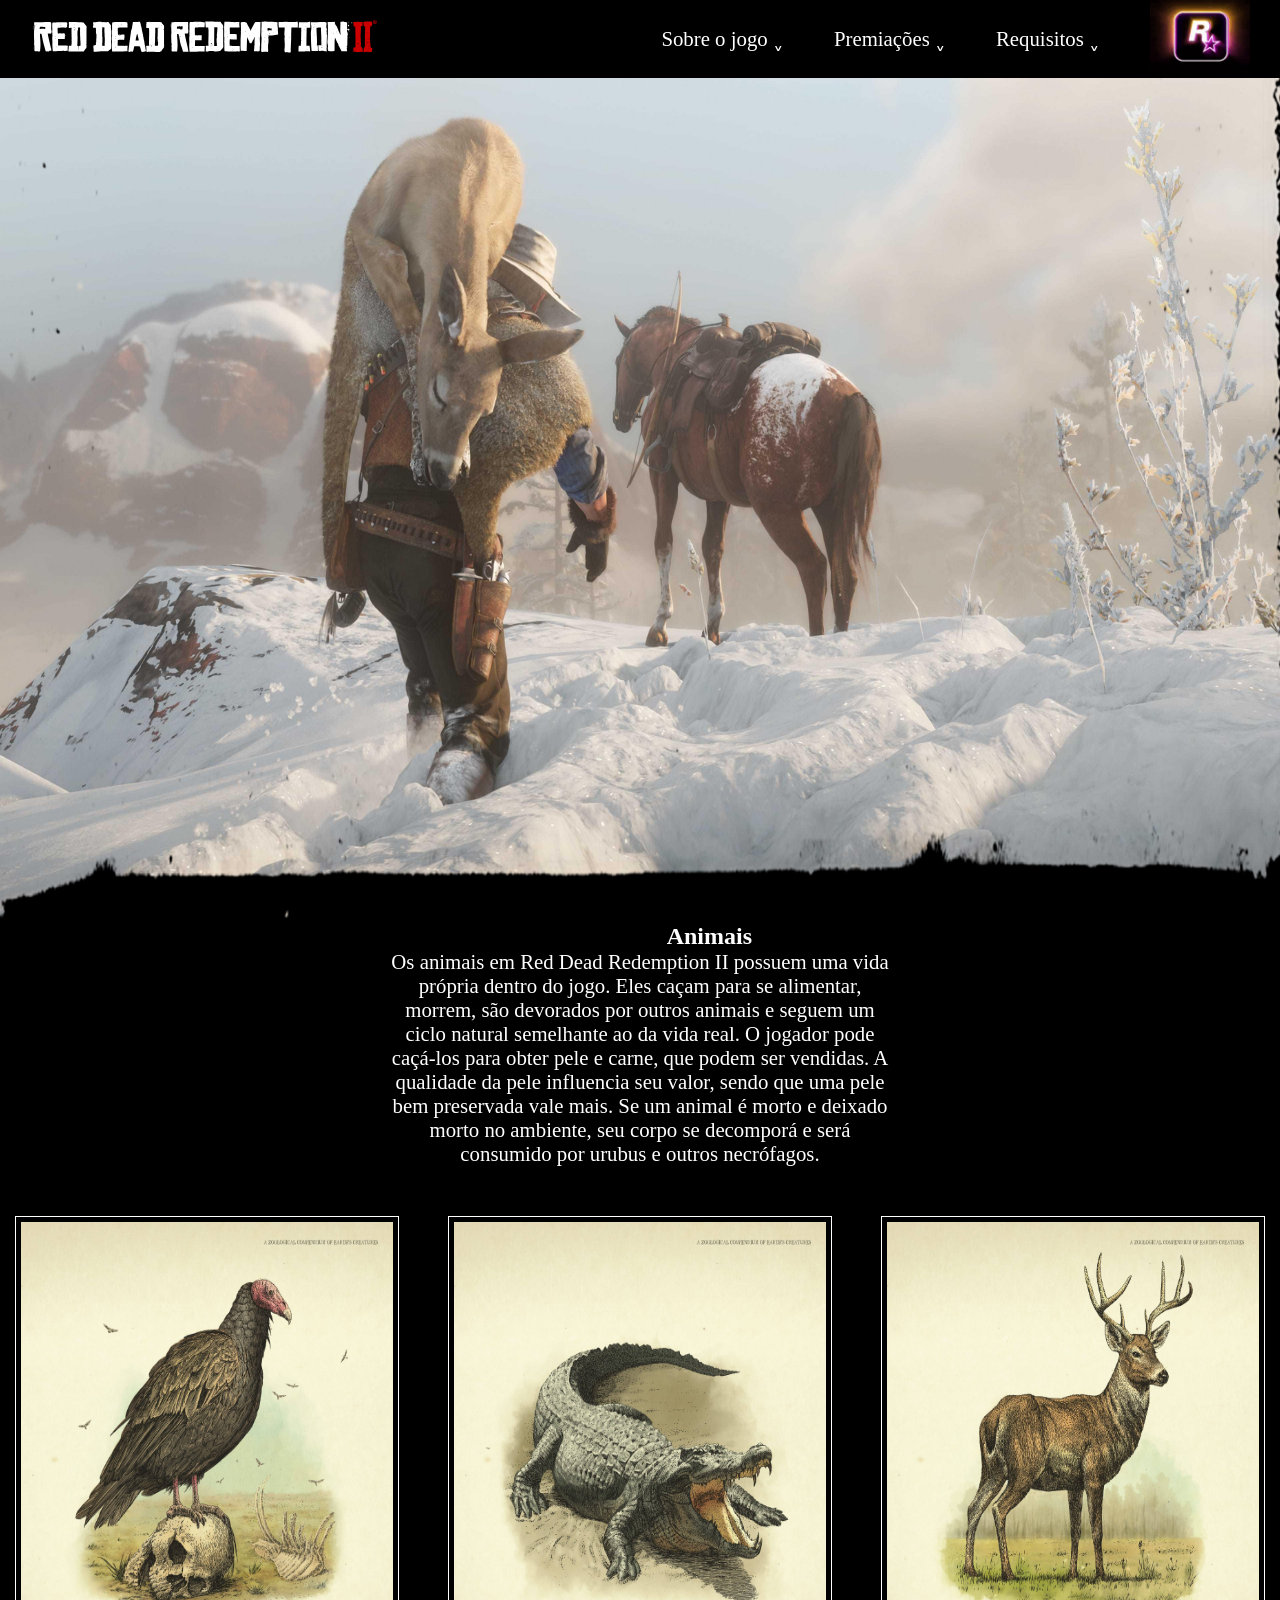
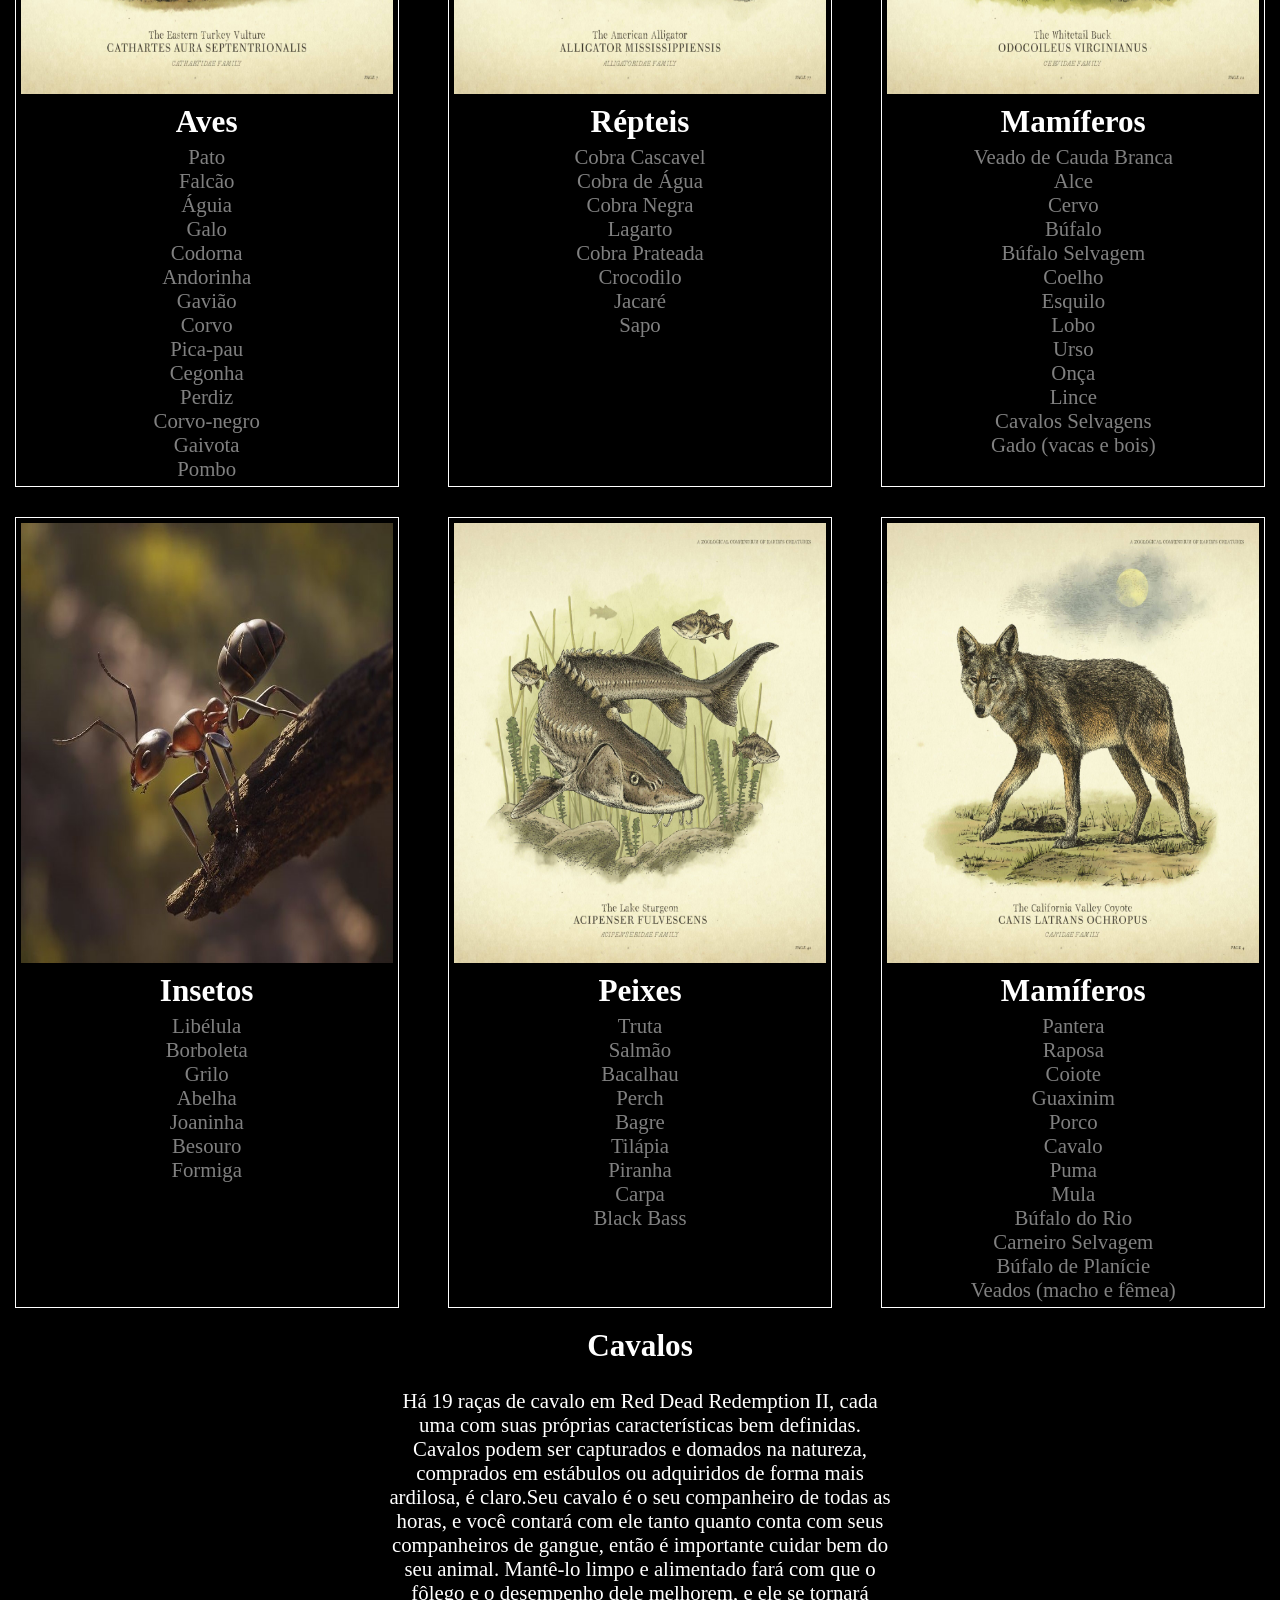
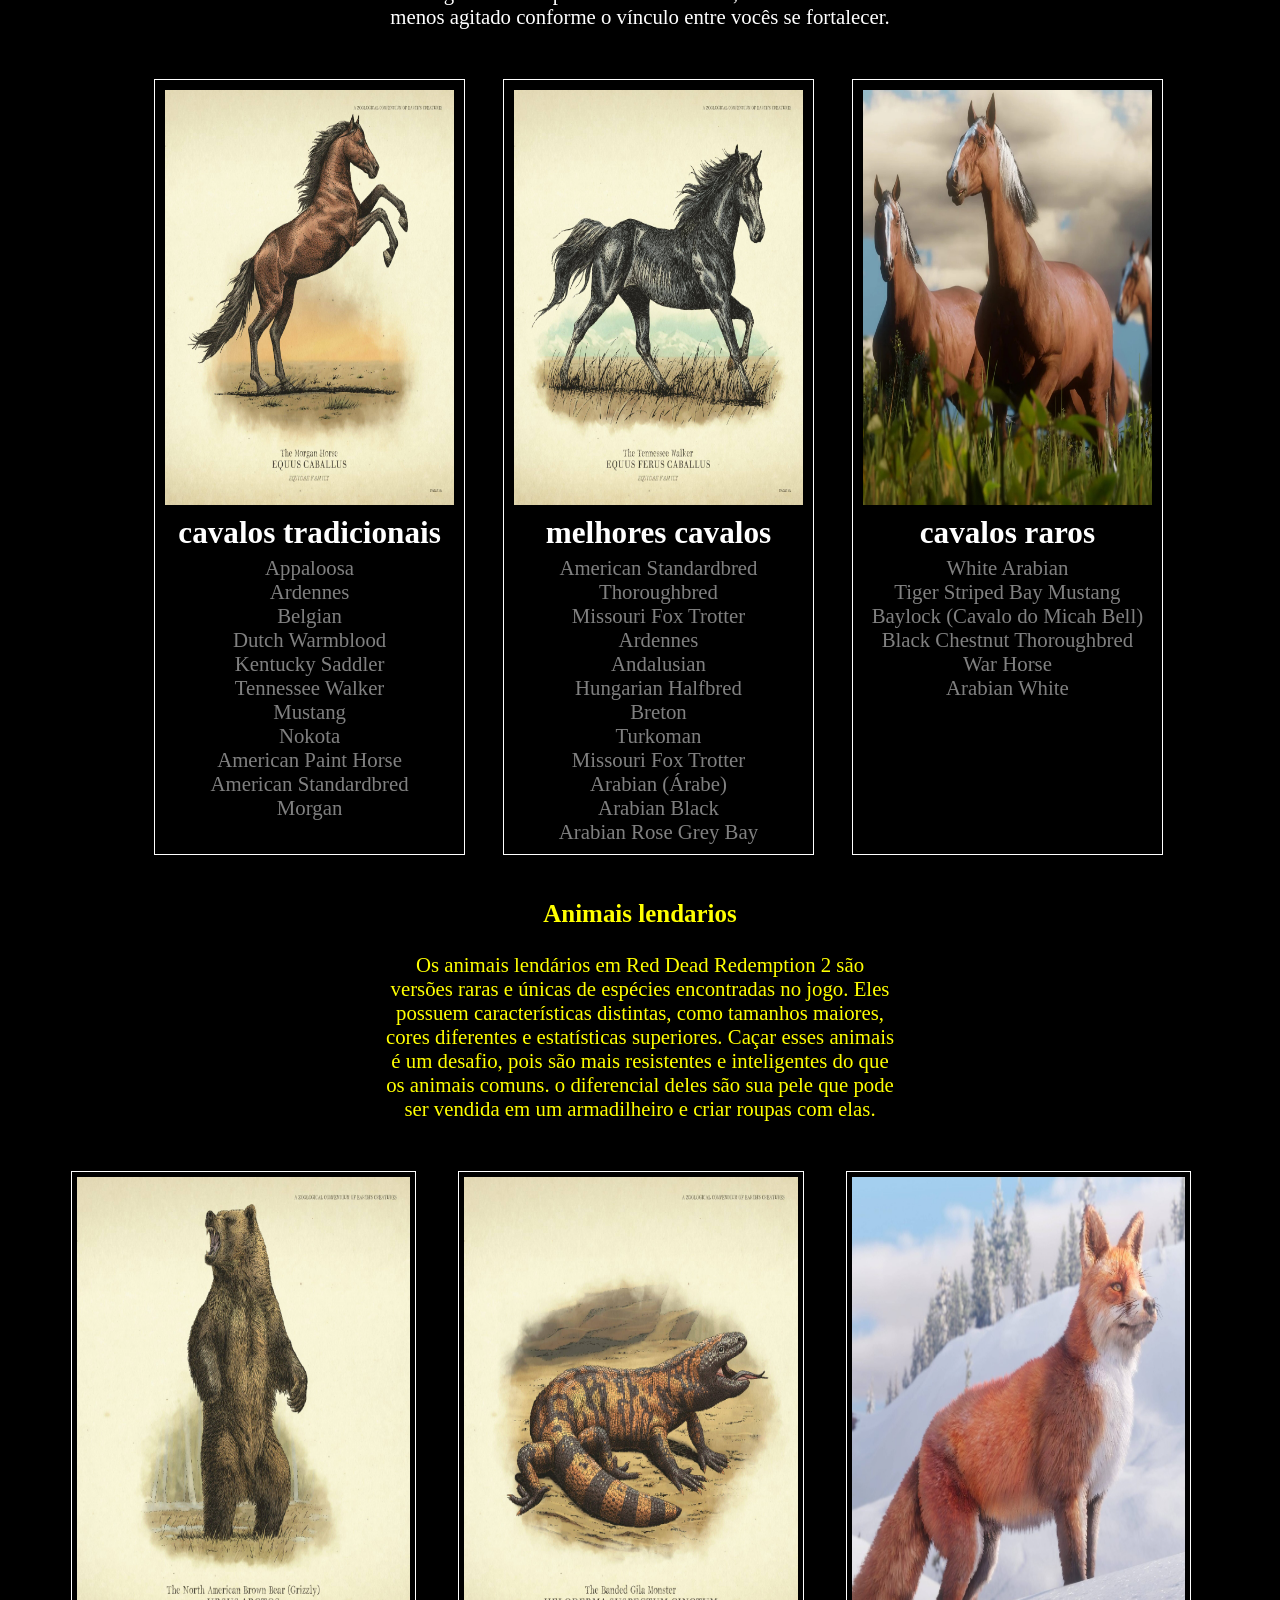
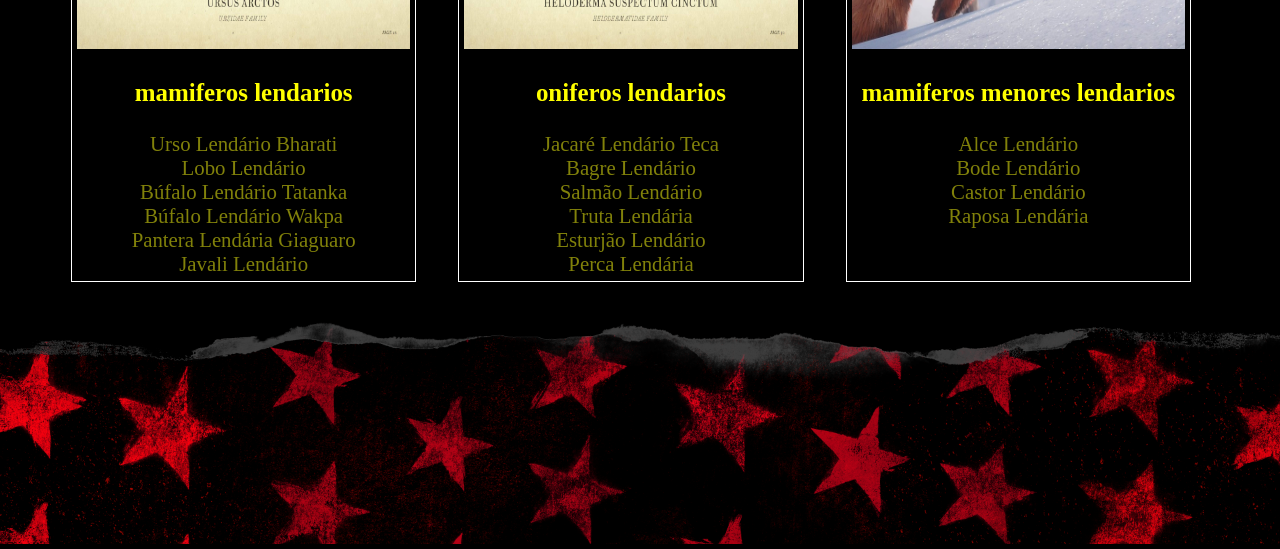
==== commit e18ba283: "nv" ====
--- a/paginas/animais.html
+++ b/paginas/animais.html
@@ -16,10 +16,6 @@
                 <li><a href="../paginas/pag1.html">Sobre o jogo ˬ</a></li>
                 <li><a href="../paginas/pag2.html">Premiações ˬ</a></li>
                 <li><a href="../paginas/pag3.html">Requisitos ˬ</a></li>
-                <div id="divBusca">
-                    <input type="text" id="txtBusca" placeholder="Buscar..."/>
-                    <img src="../img/icons8-pesquisa-google-na-web-30.png" id="btnBusca" alt="Buscar"/>
-                </div>
                 <li><a href="https://www.rockstargames.com/br/"><img src="../img/rockstar-rockstar-games.gif" alt="Logo Rockstar"></a></li>
             </ul>
         </nav>
--- a/estilos/animal.css
+++ b/estilos/animal.css
@@ -199,31 +199,4 @@
 .capa{
     width: 100%;
     height: 840px;
-}
-#divBusca {
-    margin: 6px;
-    background-color: white;
-    border: solid 1px;
-    border-radius: 15px;
-    width: 300px;
-    height: 40px;
-    align-content: center;
-    margin-left: 10px;
-}
-
-#divBusca img {
-    height: 30px;
-    width: 30px;
-}
-
-#txtBusca {
-    display: flex;
-    float: left;
-    background-color: white;
-    padding-left: 5px;
-    font-size: 18px;
-    border: none;
-    height: 32px;
-    width: 260px;
-    border-radius: 40px;
-}
+}
